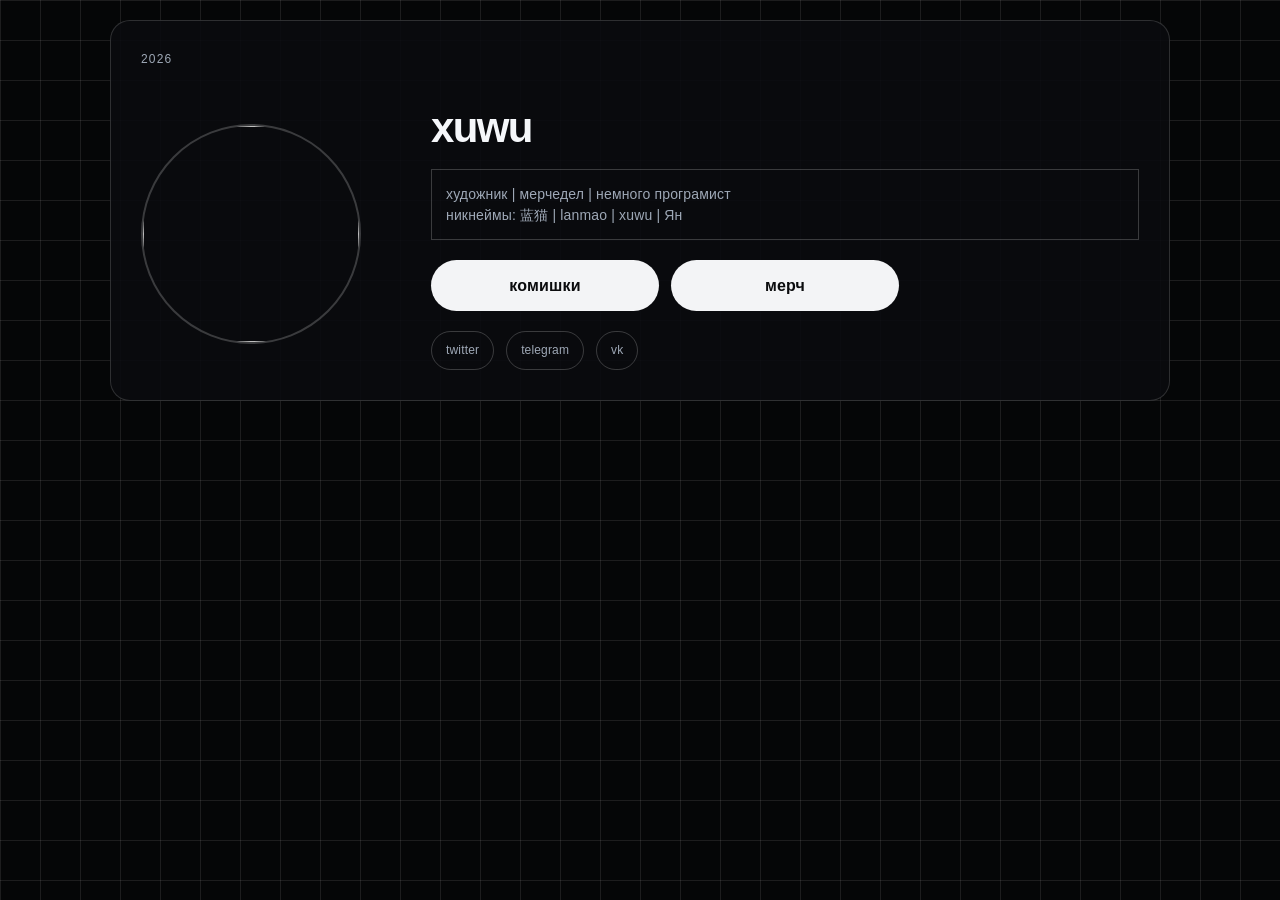
==== index.html @ c5612dce "Add files via upload" ====
<!DOCTYPE html>
<html lang="en">
<head>
    <meta charset="UTF-8">
    <link rel="stylesheet" href="style.css">
    <meta name="xuwu_visit" content="width=device-width, initial-scale=1.0">
    <title>xuwu_visit</title>
</head>
<body class="page-profile">
<div class="container">
  <div class="frame">

    <div class="header">
      <span>2026</span>
    </div>

    <div class="main">
      <div class="avatar">
        <img src="https://lh3.googleusercontent.com/d/1HRZ-2o2NoXIrrpue25lEZsrw2LnDVGqR">
      </div>

      <div class="info">
        <h1>xuwu</h1>

        <div class="info-box">
          <p>художник | мерчедел | немного програмист</p>
          <p>никнеймы: 蓝猫 | lanmao | xuwu | Ян</p>
        </div>

        <div class="links">
          <a href="commision.html" class="link-btn">комишки</a>
          <a href="https://t.me/constellationshelf" class="link-btn">мерч</a>
        </div>

        <div class="socials">
          <a href="https://twitter.com/_Lan_Mao_" class="social">twitter</a>
          <a href="https://t.me/ln_mo" class="social">telegram</a>
          <a href="https://vk.com/ln_mo" class="social">vk</a>          
        </div>
      </div>
    </div>

  </div>
</div>
</body>
</html>
---- style.css ----
:root{
  --bg:#050607;
  --bg-soft:#0b0d10;
  --grid:rgba(255, 255, 255, 0.096);
  --text:#f5f7fa;
  --muted:#9ea8b6;
  --card:#f3f4f6;
  --dark:#0b0c0e;
  --panel:rgba(10,12,15,.94);
  --panel-soft:rgba(10,12,15,.9);
  --line:rgba(255,255,255,.12);
  --line-strong:rgba(255,255,255,.22);
  --shadow:0 20px 50px rgba(0,0,0,.34);
  --radius-xl:24px;
  --radius-lg:18px;
  --radius-md:12px;
  --container:1440px;
  --transition:.24s ease;
}
*{box-sizing:border-box;margin:0;padding:0}
html{scroll-behavior:smooth}
body{
  font-family:Inter,Arial,Helvetica,sans-serif;
  color:var(--text);
  line-height:1.45;
  letter-spacing:.01em;
}
body.page-profile{
  background:
    linear-gradient(var(--grid) 1px,transparent 1px),
    linear-gradient(90deg,var(--grid) 1px,transparent 1px),
    var(--bg);
  background-size:40px 40px;
}
body.page-services{
  background:
    linear-gradient(var(--grid) 1px,transparent 1px),
    linear-gradient(90deg,var(--grid) 1px,transparent 1px),
    linear-gradient(180deg,#030405 0%,#08090b 100%);
  background-size:40px 40px,40px 40px,100% 100%;
}
img{display:block;max-width:100%}
a{color:inherit;text-decoration:none}

/* profile page */
.page-profile .container{max-width:1100px;margin:0 auto;padding:20px}
.page-profile .frame{
  border:1px solid rgba(255,255,255,.15);
  background:var(--panel-soft);
  padding:30px;
  border-radius:20px;
}
.page-profile .header{
  display:flex;
  justify-content:space-between;
  font-size:12px;
  text-transform:uppercase;
  letter-spacing:.1em;
  color:var(--muted);
  margin-bottom:30px;
}
.page-profile .main{
  display:grid;
  grid-template-columns:260px 1fr;
  gap:30px;
  align-items:center;
}
.page-profile .avatar{
  width:220px;
  height:220px;
  border-radius:50%;
  overflow:hidden;
  border:2px solid rgba(255,255,255,.2);
}
.page-profile .avatar img{width:100%;height:100%;object-fit:cover}
.page-profile .info h1{font-size:42px;letter-spacing:-.04em;margin-bottom:10px}
.page-profile .info-box{
  border:1px solid rgba(255,255,255,.2);
  padding:14px;
  margin-bottom:20px;
  font-size:14px;
  color:var(--muted);
}
.page-profile .links{display:grid;grid-template-columns:repeat(3,1fr);gap:12px}
.page-profile .link-btn{
  background:var(--card);
  color:var(--dark);
  padding:14px;
  text-align:center;
  border-radius:30px;
  font-weight:600;
  transition:.2s;
}
.page-profile .link-btn:hover{transform:translateY(-3px)}
.page-profile .socials{margin-top:20px;display:flex;gap:12px;flex-wrap:wrap}
.page-profile .social{
  border:1px solid rgba(255,255,255,.2);
  padding:10px 14px;
  border-radius:999px;
  font-size:12px;
  color:var(--muted);
}
.page-profile .social:hover{color:#fff}

/* services page */
.page-services .container{width:min(100% - 28px,var(--container));margin:0 auto}
.page-services .section{padding:20px 0;scroll-margin-top:30px}
.page-services .frame{
  border:1px solid var(--line);
  background:var(--panel);
  box-shadow:var(--shadow);
  position:relative;
  overflow:hidden;
  border-radius:var(--radius-xl);
}
.page-services .top-panel{
  margin-top:18px;
  padding:16px 18px;
  display:flex;
  justify-content:space-between;
  align-items:center;
  gap:14px;
  border-bottom:1px solid var(--line);
  flex-wrap:wrap;
}
.page-services .top-meta{
  font-size:.78rem;
  text-transform:uppercase;
  letter-spacing:.16em;
  color:var(--muted);
}
.page-services .back-btn,
.page-services .nav-chip{
  border:1px solid var(--line-strong);
  border-radius:999px;
  text-transform:uppercase;
  letter-spacing:.08em;
  transition:transform var(--transition),background var(--transition),border-color var(--transition);
}
.page-services .back-btn{
  display:inline-flex;
  align-items:center;
  gap:10px;
  padding:12px 16px;
  font-size:.82rem;
}
.page-services .back-btn:hover,
.page-services .nav-chip:hover{
  transform:translateY(-2px);
  background:rgba(255,255,255,.06);
  border-color:rgba(255,255,255,.3);
}
.page-services .back-btn:hover{border-color:rgba(255,255,255,.34)}
.page-services .hero,.page-services .gallery-wrap{padding:20px}
.page-services .hero-head,
.page-services .info-head,
.page-services .gallery-head,
.page-services .text-panel-head{
  display:grid;
  grid-template-columns:1fr auto;
  align-items:center;
}
.page-services .hero-head{gap:18px;align-items:end;margin-bottom:18px}
.page-services .info-head{gap:14px;padding:14px 16px;border-bottom:1px solid var(--line);text-transform:uppercase}
.page-services .gallery-head{
  gap:12px;
  padding:14px 16px;
  border-bottom:1px solid var(--line);
  text-transform:uppercase;
}
.page-services .text-panel-head{
  gap:12px;
  padding:14px 16px;
  border-bottom:1px solid var(--line);
}
.page-services .hero-head h1{
  font-size:clamp(2.6rem,8vw,5.4rem);
  line-height:.95;
  letter-spacing:-.06em;
  text-transform:lowercase;
}
.page-services .hero-head h1 span{
  font-size:.38em;
  color:var(--muted);
  margin-left:8px;
  vertical-align:top;
  letter-spacing:.04em;
}
.page-services .hero-note,
.page-services .info-head span,
.page-services .gallery-head span,
.page-services .text-panel-head span{
  font-size:.78rem;
  color:var(--muted);
  letter-spacing:.14em;
}
.page-services .hero-note{text-transform:uppercase;text-align:right}
.page-services .text-panel-head span{text-transform:uppercase}
.page-services .info-head h2,
.page-services .gallery-head h2,
.page-services .text-panel-head h2{
  font-size:1.8rem;
  line-height:.95;
  letter-spacing:-.04em;
  text-transform:lowercase;
}
.page-services .service-strip{display:grid;grid-template-columns:repeat(4,minmax(0,1fr));gap:14px}
.page-services .service-link{
  display:block;
  border:1px solid var(--line);
  border-radius:var(--radius-lg);
  overflow:hidden;
  background:rgba(255,255,255,.03);
  transition:transform var(--transition),box-shadow var(--transition),border-color var(--transition);
}
.page-services .service-link:hover{
  transform:translateY(-4px);
  border-color:rgba(255,255,255,.28);
  box-shadow:0 18px 28px rgba(0,0,0,.24);
}
.page-services .service-image,
.page-services .gallery-card .thumb{
  background:
    linear-gradient(rgba(255,255,255,.03) 1px,transparent 1px),
    linear-gradient(90deg,rgba(255,255,255,.03) 1px,transparent 1px),
    #e9edf2;
  background-size:22px 22px,22px 22px,auto;
  display:flex;
  align-items:center;
  justify-content:center;
}
.page-services .gallery-card img{
    border-radius:12px;
}
.page-services .service-image{
  height:calc(100vh - 230px);
  min-height:420px;
  max-height:760px;
  padding:10px;
}
.page-services .gallery-card .thumb{
  height:220px;
  background:
    linear-gradient(rgba(0,0,0,.03) 1px,transparent 1px),
    linear-gradient(90deg,rgba(0,0,0,.03) 1px,transparent 1px),
    #e9edf2;
  padding:5px;
}
.page-services .service-image img,
.page-services .gallery-card .thumb img{
  width:100%;
  height:100%;
  object-fit:cover
}
.img-top{ object-position: top; }
.img-center{ object-position: center; }
.img-bottom{ object-position: bottom; }
.img-castom1{ object-position: 90% 90%; }
.img-castom2{ object-position: 90% 27%; }
.img-castom3{ object-position: 90% 35%; }
.img-castom4{ object-position: 30% 90%; }
.page-services .service-bottom{
  display:grid;
  grid-template-columns:1fr auto;
  gap:10px;
  align-items:center;
  background:var(--card);
  color:var(--dark);
  padding:12px 14px;
  border-top:1px solid rgba(0,0,0,.14);
  min-height:74px;
}
.page-services .service-image img{
  border-radius:12px;
}
.page-services .service-title{font-size:.92rem;line-height:1.1;text-transform:lowercase}
.page-services .service-title strong,
.page-services .gallery-card .caption strong{
  display:block;
  font-size:1rem;
  letter-spacing:-.03em;
  margin-bottom:4px;
}
.page-services .service-title strong{letter-spacing:-.04em}
.page-services .service-price{font-size:1rem;font-weight:700;letter-spacing:-.03em;white-space:nowrap}
.page-services .nav-row{
  padding:18px 20px 0;
  display:flex;
  flex-wrap:wrap;
  gap:10px;
}
.page-services .nav-chip{padding:11px 14px;font-size:.8rem;color:var(--text)}
.page-services .info-block,
.page-services .gallery-section,
.page-services .text-panel{
  border:1px solid var(--line);
  border-radius:var(--radius-lg);
  overflow:hidden;
  background:rgba(255,255,255,.02);
}
.page-services .info-block{margin:18px 20px 0}
.page-services .info-grid{
  display:grid;
  grid-template-columns:repeat(2,minmax(0,1fr));
  gap:1px;
  background:var(--line);
}
.page-services .info-card{background:var(--bg-soft);padding:18px 16px;min-height:170px}
.page-services .info-card h3{
  font-size:.8rem;
  text-transform:uppercase;
  letter-spacing:.14em;
  color:var(--muted);
  margin-bottom:10px;
}
.page-services .info-card p,
.page-services .info-card ul,
.page-services .text-panel-body{font-size:.95rem;color:var(--text)}
.page-services .info-card ul,
.page-services .text-panel-body ul{padding-left:18px}
.page-services .gallery-wrap,
.page-services .after-info{display:grid;gap:20px}
.page-services .gallery-grid{
  display:grid;
  grid-template-columns:repeat(4,minmax(0,1fr));
  gap:14px;
  padding:14px;
}
.page-services .gallery-card{
  background:var(--card);
  color:var(--dark);
  border-radius:var(--radius-md);
  overflow:hidden;
  border:1px solid rgba(0,0,0,.16);
}
.page-services .gallery-card .caption{
  display: none;
}
.page-services .after-info{padding:0 20px 20px;gap:18px}
.page-services .text-panel-body{padding:16px}
.page-services .text-panel-body p + p,
.page-services .text-panel-body p + ul,
.page-services .text-panel-body ul + p{margin-top:10px}

@media(max-width:1180px){
  .page-services .service-strip{grid-template-columns:repeat(2,minmax(0,1fr))}
  .page-services .gallery-grid{grid-template-columns:repeat(3,minmax(0,1fr))}
  .page-services .info-grid{grid-template-columns:1fr}
  .page-services .service-image{height:62vh}
}
@media(max-width:860px){
  .page-services .gallery-grid{grid-template-columns:repeat(2,minmax(0,1fr))}
  .page-services .hero-head,
  .page-services .gallery-head,
  .page-services .info-head,
  .page-services .text-panel-head{grid-template-columns:1fr}
  .page-services .hero-note{text-align:left}
}
@media(max-width:800px){
  .page-profile .main{grid-template-columns:1fr;text-align:center}
  .page-profile .avatar{margin:0 auto}
  .page-profile .links{grid-template-columns:repeat(2,1fr)}
}
@media(max-width:640px){
  .page-services .container{width:min(100% - 18px,var(--container))}
  .page-services .service-strip,
  .page-services .gallery-grid{grid-template-columns:1fr}
  .page-services .service-image{height:72vh;min-height:360px}
  .page-services .hero,
  .page-services .gallery-wrap,
  .page-services .after-info,
  .page-services .nav-row{padding-left:14px;padding-right:14px}
  .page-services .nav-row,
  .page-services .after-info,
  .page-services .gallery-wrap,
  .page-services .hero{padding-top:14px}
  .page-services .top-panel{padding:14px}
  .page-services .info-block{margin-left:14px;margin-right:14px}
}
.scroll-top{
  position:fixed;
  bottom:20px;
  right:20px;
  width:44px;
  height:44px;
  display:flex;
  align-items:center;
  justify-content:center;
  border-radius:50%;
  background:rgba(255,255,255,0.1);
  color:#fff;
  font-size:18px;
  text-decoration:none;
  border:1px solid rgba(255,255,255,0.2);
  backdrop-filter:blur(6px);
  transition:0.2s;
  z-index:1000;
}
.scroll-top:hover{
  transform:translateY(-3px);
  background:rgba(255,255,255,0.2);
}
.lightbox{
  position:fixed;
  inset:0;
  background:rgba(0,0,0,0.72);
  display:flex;
  align-items:center;
  justify-content:center;
  opacity:0;
  pointer-events:none;
  transition:.25s;
  z-index:9999;
  padding:20px;
}

.lightbox.active{
  opacity:1;
  pointer-events:auto;
}

.lightbox-box{
  position:relative;
  max-width:min(92vw,1100px);
  max-height:90vh;
  padding:14px;
  border:1px solid rgba(255,255,255,0.22);
  border-radius:20px;
  background:rgba(255,255,255,0.08);
  backdrop-filter:blur(8px);
  box-shadow:0 20px 50px rgba(0,0,0,0.35);
}

.lightbox-box img{
  display:block;
  max-width:min(88vw,1000px);
  max-height:calc(90vh - 28px);
  width:auto;
  height:auto;
  border-radius:12px;
  object-fit:contain;
}

.lightbox-close{
  position:absolute;
  top:10px;
  right:10px;
  width:38px;
  height:38px;
  display:flex;
  align-items:center;
  justify-content:center;
  border:none;
  border-radius:50%;
  background:none;
  color:#6976e4;
  font-size:24px;
  line-height:1;
}
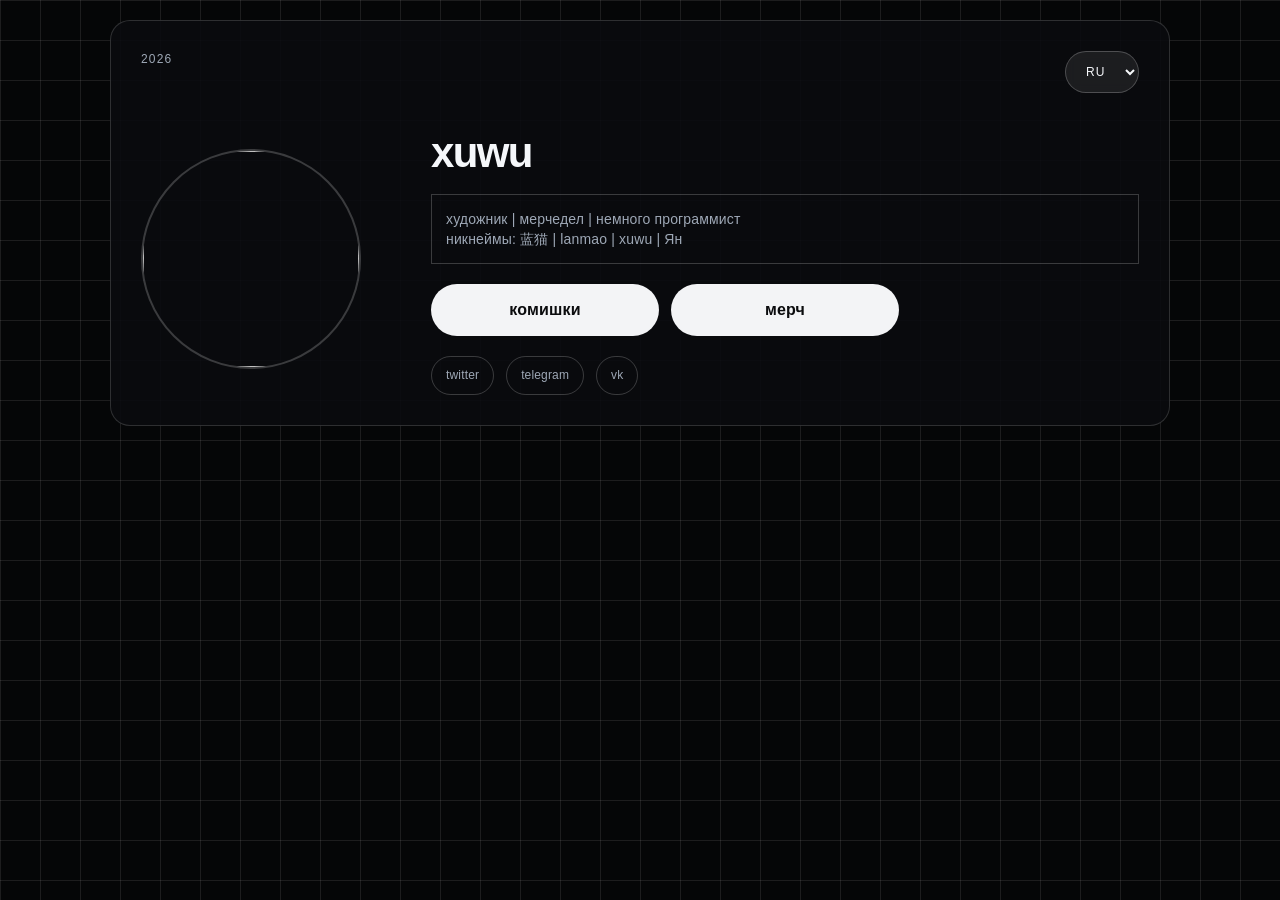
==== commit 8a27a8b8: "Add files via upload" ====
--- a/index.html
+++ b/index.html
@@ -1,17 +1,26 @@
 <!DOCTYPE html>
-<html lang="en">
+<html lang="ru">
 <head>
-    <meta charset="UTF-8">
-    <link rel="stylesheet" href="style.css">
-    <meta name="xuwu_visit" content="width=device-width, initial-scale=1.0">
-    <title>xuwu_visit</title>
+<meta charset="UTF-8">
+<link rel="stylesheet" href="style.css">
+<meta name="viewport" content="width=device-width, initial-scale=1.0">
+<title>xuwu_visit</title>
 </head>
+
 <body class="page-profile">
+
 <div class="container">
   <div class="frame">
 
     <div class="header">
       <span>2026</span>
+
+      <div class="lang-switcher">
+        <select id="langSelect" class="lang-select">
+          <option value="ru">RU</option>
+          <option value="en">EN</option>
+        </select>
+      </div>
     </div>
 
     <div class="main">
@@ -23,24 +32,65 @@
         <h1>xuwu</h1>
 
         <div class="info-box">
-          <p>художник | мерчедел | немного програмист</p>
-          <p>никнеймы: 蓝猫 | lanmao | xuwu | Ян</p>
+          <p data-i18n="desc1">художник | мерчедел | немного программист</p>
+          <p data-i18n="desc2">никнеймы: 蓝猫 | lanmao | xuwu | Ян</p>
         </div>
 
         <div class="links">
-          <a href="commision.html" class="link-btn">комишки</a>
-          <a href="https://t.me/constellationshelf" class="link-btn">мерч</a>
+          <a href="commision.html" class="link-btn" data-i18n="comm">комишки</a>
+          <a href="https://t.me/constellationshelf" class="link-btn" data-i18n="merch">мерч</a>
         </div>
 
         <div class="socials">
           <a href="https://twitter.com/_Lan_Mao_" class="social">twitter</a>
           <a href="https://t.me/ln_mo" class="social">telegram</a>
-          <a href="https://vk.com/ln_mo" class="social">vk</a>          
+          <a href="https://vk.com/ln_mo" class="social">vk</a>
         </div>
       </div>
     </div>
 
   </div>
 </div>
+
+<script>
+const translations = {
+  ru:{
+    desc1:"художник | мерчедел | немного программист",
+    desc2:"никнеймы: 蓝猫 | lanmao | xuwu | Ян",
+    comm:"комишки",
+    merch:"мерч"
+  },
+  en:{
+    desc1:"artist | merch creator | beginner programmer",
+    desc2:"nicknames: 蓝猫 | lanmao | xuwu | Yan",
+    comm:"commissions",
+    merch:"merch"
+  }
+};
+
+function applyLanguage(lang){
+  document.documentElement.lang = lang;
+
+  document.querySelectorAll("[data-i18n]").forEach(el=>{
+    const key = el.dataset.i18n;
+    if(translations[lang][key]){
+      el.textContent = translations[lang][key];
+    }
+  });
+
+  localStorage.setItem("siteLanguage",lang);
+}
+
+const langSelect = document.getElementById("langSelect");
+const saved = localStorage.getItem("siteLanguage") || "ru";
+
+langSelect.value = saved;
+applyLanguage(saved);
+
+langSelect.addEventListener("change",e=>{
+  applyLanguage(e.target.value);
+});
+</script>
+
 </body>
-</html>+</html>
--- a/style.css
+++ b/style.css
@@ -456,4 +456,62 @@
   color:#6976e4;
   font-size:24px;
   line-height:1;
+}
+
+.lang-switcher{
+  margin-left:auto;
+}
+.lang-select{
+  padding:12px 16px;
+  border:1px solid var(--line-strong);
+  border-radius:999px;
+  background:rgba(255,255,255,0.08);
+  color:var(--text);
+  font:inherit;
+  text-transform:uppercase;
+  letter-spacing:.08em;
+  cursor:pointer;
+  backdrop-filter:blur(6px);
+  outline:none;
+}
+
+.lang-select:hover{
+  background:rgba(255,255,255,0.12);
+}
+
+.lang-select option{
+  background:#111;
+  color:#fff;
+}
+
+@media(max-width:600px){
+  body{
+    font-size: 1.6rem;
+  }
+  .page-profile .info h1{
+    font-size: 64px;
+  }
+  .page-profile .info-box{
+    font-size: 20px;
+    padding:20px;
+  }
+  .page-profile .link-btn{
+    padding:20px;
+    font-size:18px;
+  }
+  .page-profile .social{
+    padding:14px 18px;
+    font-size:16px;
+  }
+  .page-profile .frame{
+    padding:50px;
+  }
+  .page-profile .container{
+    padding:30px;
+    max-width:100%;
+  }
+  .page-profile .avatar{
+    width:260px;
+    height:260px;
+  }
 }
